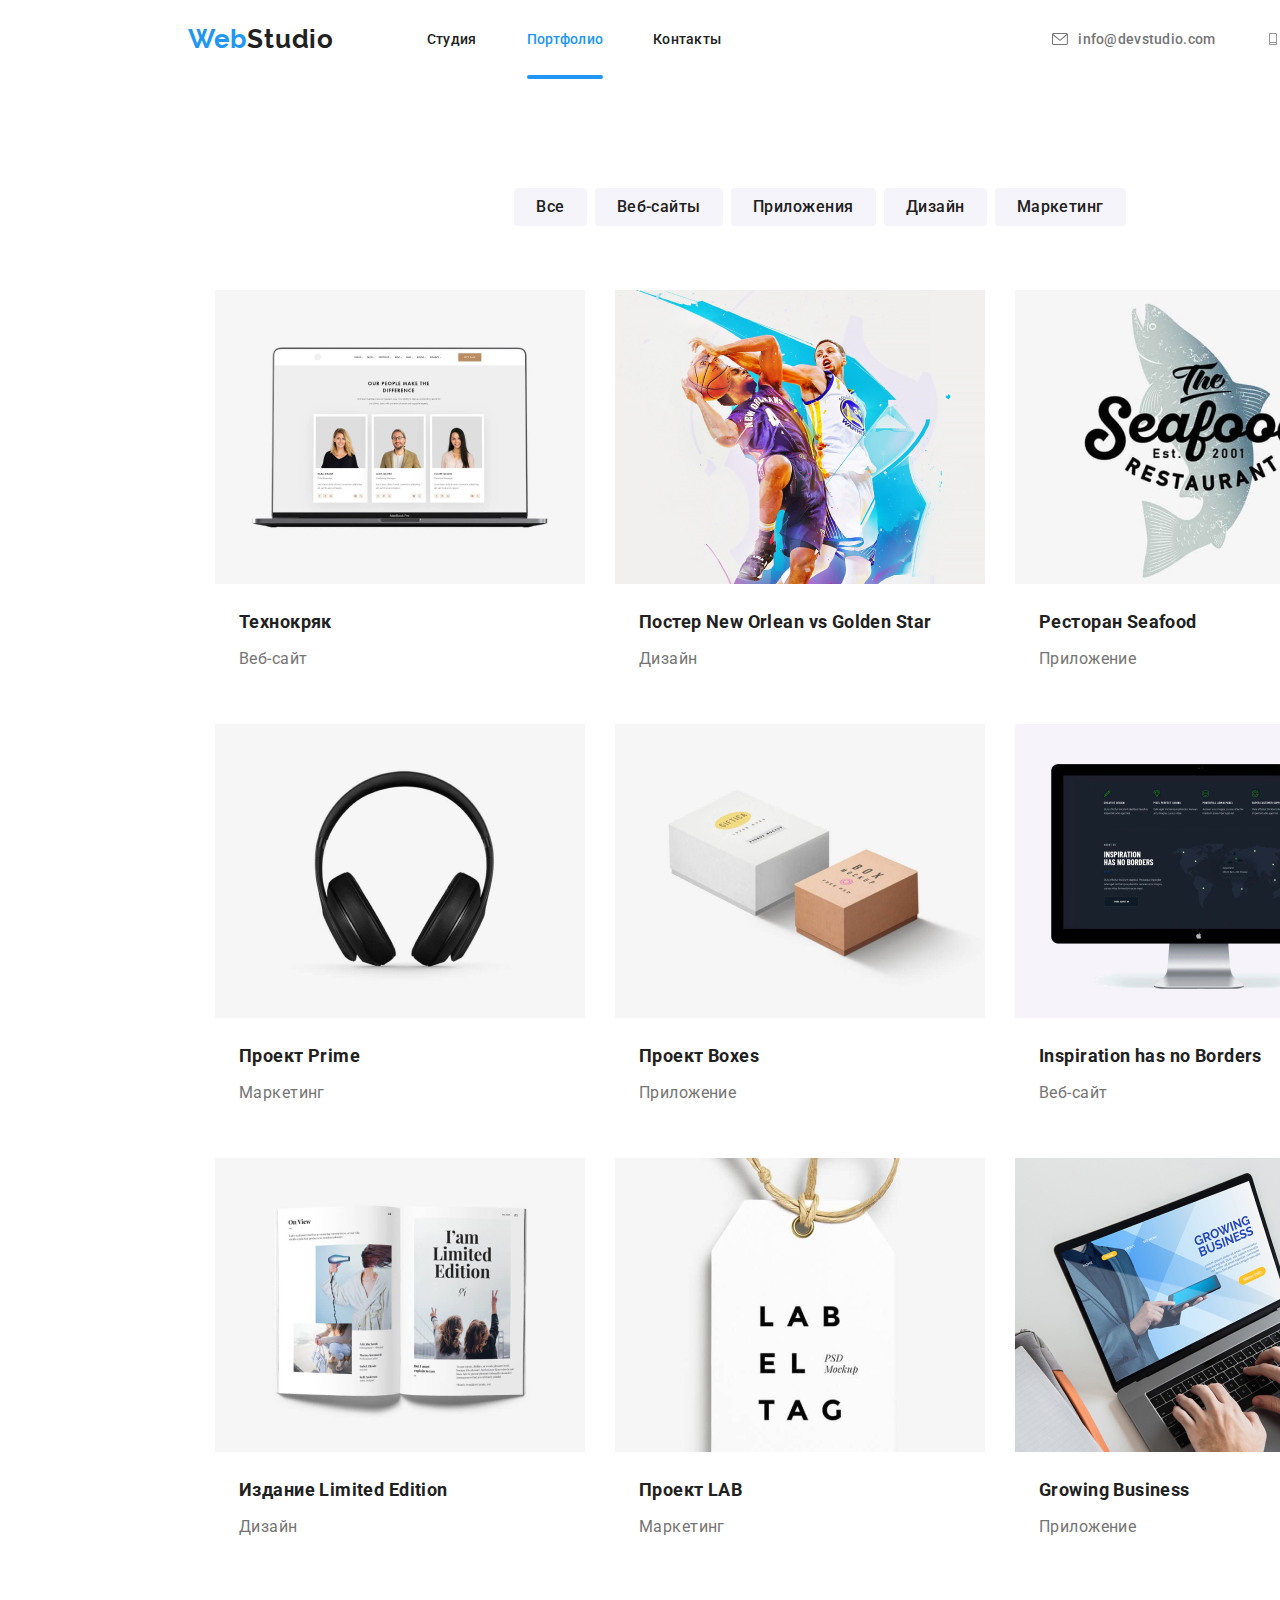
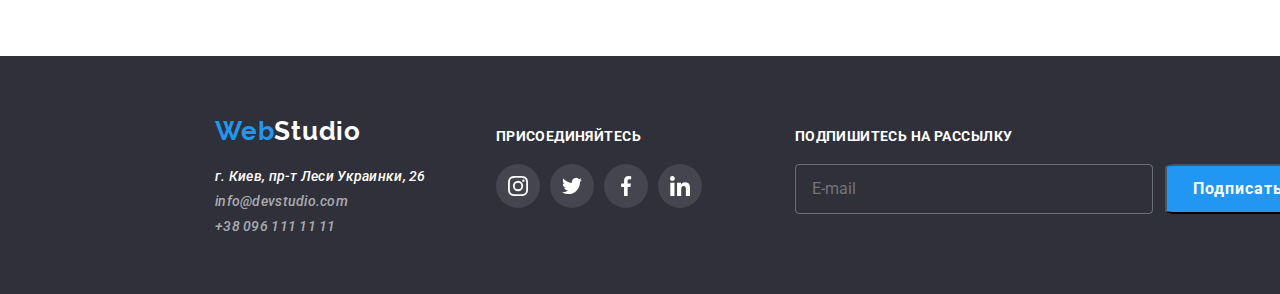
==== portfolio.html @ 0386f7d4 "Copied previous files" ====
<!DOCTYPE html>
<html lang="ru">
  <head>
    <meta charset="UTF-8" />
    <meta name="viewport" content="width=device-width, initial-scale=1.0" />
    <title>WebStudio</title>
    <link
      href="https://fonts.googleapis.com/css2?family=Roboto:wght@400;500;700;900&display=swap"
      rel="stylesheet"
    />
    <link
      rel="stylesheet"
      href="https://cdnjs.cloudflare.com/ajax/libs/modern-normalize/1.0.0/modern-normalize.min.css"
    />
    <link rel="stylesheet" href="./CSS/portfolio.min.css" />
  </head>
  <body>
    <header>
      <div class="container header-container">
        <a lang="en" href="./" class="link logo"
          >Web<span class="header-logo">Studio</span></a
        >
        <nav class="nav-container">
          <ul class="list">
            <li class="list-item">
              <a href="./index.html" class="link nav-link">Студия</a>
              <p class="decor-line"></p>
            </li>
            <li class="list-item">
              <a href="./portfolio.html" class="link nav-link active"
                >Портфолио</a
              >
              <p class="decor-line"></p>
            </li>
            <li class="list-item">
              <a href="" class="link nav-link">Контакты</a>
              <p class="decor-line"></p>
            </li>
          </ul>
        </nav>
        <ul class="list">
          <li class="contacts list-item">
            <a href="mailto:info@devstudio.com" class="link contacts-head">
              <svg class="contacts-svg">
                <use href="./images/symbol-defs.svg#mail"></use>
              </svg>
              info@devstudio.com
            </a>
          </li>
          <li class="contacts list-item">
            <a href="tel:+380961111111" class="link contacts-head">
              <svg class="contacts-svg">
                <use href="./images/symbol-defs.svg#tel"></use>
              </svg>
              +38 096 111 11 11
            </a>
          </li>
        </ul>
      </div>
    </header>
    <main>
      <section>
        <div class="container button-container">
          <h1 hidden>Портфолио проектов</h1>
          <ul class="button-list">
            <li class="list">
              <button class="portfolio-button">Все</button>
            </li>
            <li class="list">
              <button class="portfolio-button">Веб-сайты</button>
            </li>
            <li class="list">
              <button class="portfolio-button">Приложения</button>
            </li>
            <li class="list">
              <button class="portfolio-button">Дизайн</button>
            </li>
            <li class="list">
              <button class="portfolio-button">Маркетинг</button>
            </li>
          </ul>
        </div>
        <div class="container portfolio-container">
          <ul class="portfolio list">
            <li class="list project">
              <a href="" class="link thumb-link">
                <div class="thumb">
                  <img
                    src="./images/portfolio/img1.jpg"
                    class="project-img"
                    width="370"
                    height="294"
                    alt="Вебсайт Технокряк"
                  />
                  <p class="img-description">
                    Технокряк это современная площадка распространения
                    коронавируса. Компании используют эту платформу для
                    цифрового шпионажа и атак на защищённые сервера конкурентов.
                  </p>
                </div>
                <div>
                  <h2 class="project-name">Технокряк</h2>
                  <p class="project-type">Веб-сайт</p>
                </div>
              </a>
            </li>
            <li class="list project">
              <a href="" class="link thumb-link">
                <div class="thumb">
                  <img
                    src="./images/portfolio/img2.jpg"
                    class="project-img"
                    width="370"
                    height="294"
                    alt="Вебсайт Технокряк"
                  />
                  <p class="img-description">
                    Технокряк это современная площадка распространения
                    коронавируса. Компании используют эту платформу для
                    цифрового шпионажа и атак на защищённые сервера конкурентов.
                  </p>
                </div>
                <div>
                  <h2 class="project-name">Постер New Orlean vs Golden Star</h2>
                  <p class="project-type">Дизайн</p>
                </div>
              </a>
            </li>
            <li class="list project">
              <a href="" class="link thumb-link">
                <div class="thumb">
                  <img
                    src="./images/portfolio/img3.jpg"
                    class="project-img"
                    width="370"
                    height="294"
                    alt="Вебсайт Технокряк"
                  />
                  <p class="img-description">
                    Технокряк это современная площадка распространения
                    коронавируса. Компании используют эту платформу для
                    цифрового шпионажа и атак на защищённые сервера конкурентов.
                  </p>
                </div>
                <div>
                  <h2 class="project-name">Ресторан Seafood</h2>
                  <p class="project-type">Приложение</p>
                </div>
              </a>
            </li>
            <li class="list project">
              <a href="" class="link thumb-link">
                <div class="thumb">
                  <img
                    src="./images/portfolio/img4.jpg"
                    class="project-img"
                    width="370"
                    height="294"
                    alt="Вебсайт Технокряк"
                  />
                  <p class="img-description">
                    Технокряк это современная площадка распространения
                    коронавируса. Компании используют эту платформу для
                    цифрового шпионажа и атак на защищённые сервера конкурентов.
                  </p>
                </div>
                <div>
                  <h2 class="project-name">Проект Prime</h2>
                  <p class="project-type">Маркетинг</p>
                </div>
              </a>
            </li>
            <li class="list project">
              <a href="" class="link thumb-link">
                <div class="thumb">
                  <img
                    src="./images/portfolio/img5.jpg"
                    class="project-img"
                    width="370"
                    height="294"
                    alt="Вебсайт Технокряк"
                  />
                  <p class="img-description">
                    Технокряк это современная площадка распространения
                    коронавируса. Компании используют эту платформу для
                    цифрового шпионажа и атак на защищённые сервера конкурентов.
                  </p>
                </div>
                <div>
                  <h2 class="project-name">Проект Boxes</h2>
                  <p class="project-type">Приложение</p>
                </div>
              </a>
            </li>
            <li class="list project">
              <a href="" class="link thumb-link">
                <div class="thumb">
                  <img
                    src="./images/portfolio/img6.jpg"
                    class="project-img"
                    width="370"
                    height="294"
                    alt="Вебсайт Технокряк"
                  />
                  <p class="img-description">
                    Технокряк это современная площадка распространения
                    коронавируса. Компании используют эту платформу для
                    цифрового шпионажа и атак на защищённые сервера конкурентов.
                  </p>
                </div>
                <div>
                  <h2 class="project-name">Inspiration has no Borders</h2>
                  <p class="project-type">Веб-сайт</p>
                </div>
              </a>
            </li>
            <li class="list project">
              <a href="" class="link thumb-link">
                <div class="thumb">
                  <img
                    src="./images/portfolio/img7.jpg"
                    class="project-img"
                    width="370"
                    height="294"
                    alt="Вебсайт Технокряк"
                  />
                  <p class="img-description">
                    Технокряк это современная площадка распространения
                    коронавируса. Компании используют эту платформу для
                    цифрового шпионажа и атак на защищённые сервера конкурентов.
                  </p>
                </div>
                <div>
                  <h2 class="project-name">Издание Limited Edition</h2>
                  <p class="project-type">Дизайн</p>
                </div>
              </a>
            </li>
            <li class="list project">
              <a href="" class="link thumb-link">
                <div class="thumb">
                  <img
                    src="./images/portfolio/img8.jpg"
                    class="project-img"
                    width="370"
                    height="294"
                    alt="Вебсайт Технокряк"
                  />
                  <p class="img-description">
                    Технокряк это современная площадка распространения
                    коронавируса. Компании используют эту платформу для
                    цифрового шпионажа и атак на защищённые сервера конкурентов.
                  </p>
                </div>
                <div>
                  <h2 class="project-name">Проект LAB</h2>
                  <p class="project-type">Маркетинг</p>
                </div>
              </a>
            </li>
            <li class="list project">
              <a href="" class="link thumb-link">
                <div class="thumb">
                  <img
                    src="./images/portfolio/img9.jpg"
                    class="project-img"
                    width="370"
                    height="294"
                    alt="Вебсайт Технокряк"
                  />
                  <p class="img-description">
                    Технокряк это современная площадка распространения
                    коронавируса. Компании используют эту платформу для
                    цифрового шпионажа и атак на защищённые сервера конкурентов.
                  </p>
                </div>
                <div>
                  <h2 class="project-name">Growing Business</h2>
                  <p class="project-type">Приложение</p>
                </div>
              </a>
            </li>
          </ul>
        </div>
      </section>
    </main>
    <footer class="footer-main">
      <div class="footer-main-container">
        <div class="footer-container">
          <a lang="en" href="./" class="link logo">
            Web<span class="footer logo">Studio</span>
          </a>
          <address class="address-footer">
            <ul class="footer list">
              <li class="list-item address-foot">
                г. Киев, пр-т Леси Украинки, 26
              </li>
              <li class="list-item">
                <a href="mailto:info@devstudio.com" class="link contacts-foot"
                  >info@devstudio.com</a
                >
              </li>
              <li class="list-item">
                <a href="tel:+380961111111" class="link contacts-foot"
                  >+38 096 111 11 11</a
                >
              </li>
            </ul>
          </address>
        </div>

        <div class="footer-social">
          <p class="title-footer">Присоединяйтесь</p>
          <ul class="list social-list">
            <li class="list-item social-footer">
              <a href="" class="link-footer-social">
                <svg class="footer social-svg" width="20px" height="20px">
                  <use href="./images/symbol-defs.svg#instagram"></use>
                </svg>
              </a>
            </li>
            <li class="list-item social-footer">
              <a href="" class="link-footer-social">
                <svg class="footer social-svg" width="20px" height="20px">
                  <use href="./images/symbol-defs.svg#twitter"></use>
                </svg>
              </a>
            </li>
            <li class="list-item social-footer">
              <a href="" class="link-footer-social">
                <svg class="footer social-svg" width="20px" height="20px">
                  <use href="./images/symbol-defs.svg#facebook"></use>
                </svg>
              </a>
            </li>
            <li class="list-item social-footer">
              <a href="" class="link-footer-social">
                <svg class="footer social-svg" width="20px" height="20px">
                  <use href="./images/symbol-defs.svg#linkedin"></use>
                </svg>
              </a>
            </li>
          </ul>
        </div>

        <div class="footer-form-container">
          <p class="title-footer">Подпишитесь на рассылку</p>
          <form class="footer-form">
            <input
              type="email"
              name="footer-mail"
              class="footer-input"
              placeholder="E-mail"
            />
            <button type="submit" class="button">
              Подписаться
              <svg class="footer-form-svg" width="24px" height="24px">
                <use href="./images/symbol-defs.svg#icon_send"></use>
              </svg>
            </button>
          </form>
        </div>
      </div>
    </footer>
  </body>
</html>
---- CSS/portfolio.min.css ----
@font-face{font-family:"Raleway";src:url("../fonts/raleway-700-normal.woff2") format("woff2"),url("../fonts/raleway-700-normal.woff") format("woff"),url("../fonts/raleway-700-normal.ttf") format("truetype");font-weight:700;font-style:normal}*,::after,::before{box-sizing:border-box}body{color:#212121;font-family:Roboto, sans-serif;font-size:14px;font-weight:400;line-height:1.71;letter-spacing:0.03em;margin-top:0;margin-bottom:0}h1,h2,h3,h4,p{margin:0;padding:0}img{display:block}.link{text-decoration:none;margin:0;padding:0;color:#212121}.list{margin:0;padding:0;list-style:none}.container{width:1600px;margin-left:auto;margin-right:auto}.logo{color:#2196f3;font-family:Raleway, sans-serif;font-weight:700;font-size:26px;line-height:1.192;letter-spacing:0.03em}.header-logo{color:#212121}.footer.logo{color:#fff}.header-logo{color:#212121}.header.list,.contacts-head{font-weight:500;font-size:14px;line-height:1.143;letter-spacing:0.02em;transition:color 250ms cubic-bezier(0.4, 0, 0.2, 1)}.contacts-head{color:#757575}.contacts-head:hover,.contacts-head:focus{color:#2196f3}.link.contacts-head{display:flex;align-items:center;height:16px}.header-container{padding-top:24px;padding-bottom:25px;display:flex;justify-content:center;align-items:center}.header-container .list{display:flex;justify-content:space-between}.header-container .list .list-item:not(:last-child){margin-right:50px}.header-container .logo{margin-right:93px}.nav-link{font-weight:500;font-size:14px;line-height:1.143;letter-spacing:0.02em;transition:color 250ms cubic-bezier(0.4, 0, 0.2, 1)}.nav-link:hover,.nav-link:focus{color:#2196f3}.nav-link.active{color:#2196f3}.nav-container .list-item{position:relative}.decor-line{position:absolute;bottom:-28px;width:100%;height:4px;background-color:#2196f3;border-radius:2px;opacity:0}.nav-container .nav-link.active+.decor-line{opacity:1}.nav-container .list .list-item:last-child{margin-right:331px}.contacts-svg{fill:#757575;margin-right:10px;transition:fill 250ms cubic-bezier(0.4, 0, 0.2, 1)}.contacts-svg:nth-child(1){width:16px;height:12px}.contacts-svg:nth-child(2){width:10px;height:16px}.contacts-head:hover .contacts-svg,.contacts-head:focus .contacts-svg{fill:#2196f3}.button{padding:10px 32px;color:#fff;background-color:#2196f3;font-weight:700;font-size:16px;line-height:1.87;align-items:center;text-align:center;letter-spacing:0.06em;border-radius:6%;transition:color 250ms cubic-bezier(0.4, 0, 0.2, 1),background-color 250ms cubic-bezier(0.4, 0, 0.2, 1)}.button:hover,.button:focus{color:#2196f3;background-color:#fff;outline:0}.modal .button{display:flex;justify-content:center;align-items:center;width:200px;height:50px;margin-bottom:40px;box-shadow:0px 4px 4px rgba(0,0,0,0.15);border-radius:4px;border-color:#2196f3}.portfolio-button{color:#212121;background-color:#f5f4fa;font-weight:500;font-size:16px;line-height:1.62;text-align:center;letter-spacing:0.03em;padding-top:6px;padding-right:22px;padding-left:22px;padding-bottom:6px;border:0;border-radius:4px;transition:color 250ms cubic-bezier(0.4, 0, 0.2, 1),background-color 250ms cubic-bezier(0.4, 0, 0.2, 1),box-shadow 250ms cubic-bezier(0.4, 0, 0.2, 1)}.portfolio-button:hover,.portfolio-button:focus{color:#fff;background-color:#2196f3;box-shadow:0px 3px 1px rgba(0,0,0,0.1),0px 1px 2px rgba(0,0,0,0.08),0px 2px 2px rgba(0,0,0,0.12)}.button-list{display:flex;justify-content:center;padding-top:94px;padding-bottom:50px}.button-list .list:not(:last-child){margin-right:8px}.portfolio-container{padding-left:215px;padding-right:215px}.project-name{color:#212121;font-size:18px;line-height:2;font-weight:700}.project-type{color:#757575;font-size:16px;line-height:1.875;font-weight:400}.project-img{display:block}.portfolio.list{display:flex;justify-content:center;flex-wrap:wrap;margin-left:-30px;margin-top:-30px}.portfolio.list:nth-last-child(-n+3){margin-bottom:94px}.portfolio.list .project{margin-left:30px;margin-top:30px;flex-basis:calc(100% / 3 - 30px)}.img-description{position:absolute;top:0;bottom:0;left:0;right:0;font-family:Roboto;font-style:normal;font-weight:400;font-size:18px;line-height:1.56;letter-spacing:0.03em;color:#fff;background-color:rgba(33,150,243,0.9);display:flex;align-items:center;padding:63px 24px;transform:translateY(100%);transition:transform 250ms cubic-bezier(0.4, 0, 0.2, 1)}.project-name{padding-left:24px;padding-top:20px;margin-bottom:4px}.project-type{padding-bottom:20px;padding-left:24px}.team-list .social-list{display:flex;justify-content:center}.link-team-social{display:flex;width:44px;height:44px;margin-bottom:30px;justify-content:center;align-items:center;border-radius:50%;transition:background-color 250ms cubic-bezier(0.4, 0, 0.2, 1)}.link-team-social:hover,.link-team-social:focus{background-color:#2196f3}.team.social-svg{fill:#afb1b8;width:20px;height:20px;transition:fill 250ms cubic-bezier(0.4, 0, 0.2, 1)}.link-team-social:hover .team.social-svg,.link-team-social:focus .team.social-svg{fill:#fff}.footer-social .list{display:flex}.footer.social-svg{display:flex;justify-content:center;align-items:center}.link-footer-social{width:44px;height:44px;display:flex;justify-content:center;align-items:center;background-color:rgba(255,255,255,0.1);border-radius:50%;transition:background-color 250ms cubic-bezier(0.4, 0, 0.2, 1)}.link-footer-social:hover,.link-footer-social:focus{background-color:#2196f3}.footer.social-svg{fill:#fff;width:20px;height:20px;transition:fill 250ms cubic-bezier(0.4, 0, 0.2, 1)}.footer-social .list-item:not(:last-child){margin-right:10px}.footer-social{padding-top:72px;margin-left:70px}.thumb-link{display:inline-block}.thumb-link:hover,.thumb-link:focus{cursor:pointer;box-shadow:0px 1px 1px rgba(0,0,0,0.12),0px 4px 4px rgba(0,0,0,0.06),1px 4px 6px rgba(0,0,0,0.16)}.thumb-link:hover .img-description,.thumb-link:focus .img-description{transform:translateY(0);opacity:1}.list.project .thumb{position:relative;overflow:hidden}.contacts-foot{color:rgba(255,255,255,0.6)}.contacts-foot:hover,.contacts-foot:focus{color:#2196f3}.address-foot{color:#fff}.address-foot:hover,.address-foot:focus{color:#2196f3}.footer-main{background-color:#2f303a;font-style:normal}.footer-main-container{width:1600px;margin-right:auto;margin-left:auto;padding-left:215px;display:flex}.footer-container{padding-bottom:60px;padding-top:60px}.footer.list{padding-top:20px;font-weight:500;font-size:14px;line-height:1.143;letter-spacing:0.02em;transition:color 250ms cubic-bezier(0.4, 0, 0.2, 1)}.footer.list .list-item:not(:last-child){margin-bottom:9px}.title-footer{font-family:Roboto;font-weight:700;font-size:14px;line-height:1.143;letter-spacing:0.03em;text-transform:uppercase;color:#ffffff;margin-bottom:20px}.footer-form-container{padding-top:72px;margin-left:93px}.footer-form{display:flex}.footer-input{padding:0 0 0 16px;margin-right:12px;width:358px;height:50px;background-color:transparent;border:1px solid rgba(255,255,255,0.3);border-radius:4px;font-size:16px;line-height:1.25;color:#fff;transition:border 250ms cubic-bezier(0.4, 0, 0.2, 1)}.footer-input:focus{border-color:#2196f3;outline:0}.footer-input::placeholder{font-size:16px;line-height:1.25;display:flex;align-items:center;transition:color 250ms cubic-bezier(0.4, 0, 0.2, 1)}.footer-form .button{display:flex;justify-content:center;align-items:center;padding:0;width:200px;height:50px}.footer-form-svg{margin-left:10px;fill:#fff;transition:fill 250ms cubic-bezier(0.4, 0, 0.2, 1)}.footer-form .button:hover .footer-form-svg,.footer-form .button:focus .footer-form-svg{fill:#2196f3}
/*# sourceMappingURL=portfolio.min.css.map */
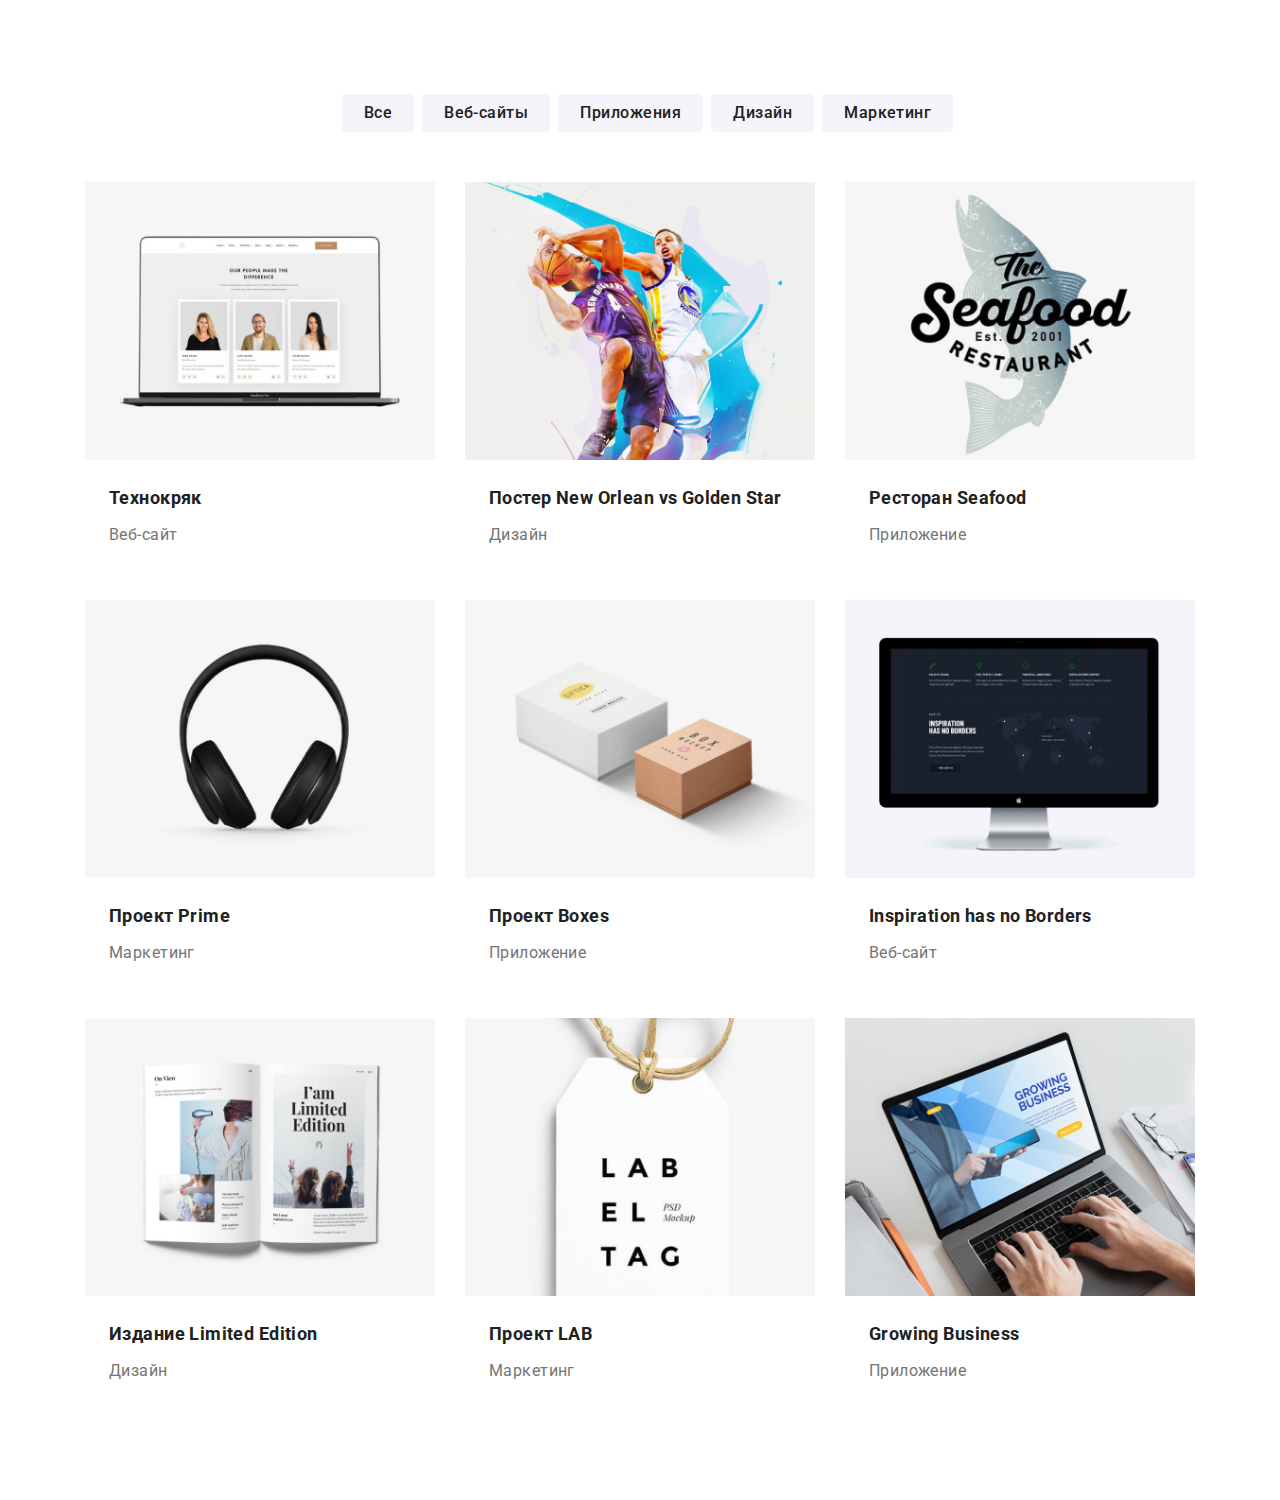
==== commit 3d2cfb20: "Adding adaptive design on the portfolio page" ====
--- a/portfolio.html
+++ b/portfolio.html
@@ -15,7 +15,7 @@
     <link rel="stylesheet" href="./CSS/portfolio.min.css" />
   </head>
   <body>
-    <header>
+    <!-- <header>
       <div class="container header-container">
         <a lang="en" href="./" class="link logo"
           >Web<span class="header-logo">Studio</span></a
@@ -57,12 +57,12 @@
           </li>
         </ul>
       </div>
-    </header>
+    </header> -->
     <main>
       <section>
         <div class="container button-container">
           <h1 hidden>Портфолио проектов</h1>
-          <ul class="button-list">
+          <ul class="button-list list">
             <li class="list">
               <button class="portfolio-button">Все</button>
             </li>
@@ -284,7 +284,7 @@
         </div>
       </section>
     </main>
-    <footer class="footer-main">
+    <!-- <footer class="footer-main">
       <div class="footer-main-container">
         <div class="footer-container">
           <a lang="en" href="./" class="link logo">
@@ -361,6 +361,6 @@
           </form>
         </div>
       </div>
-    </footer>
+    </footer> -->
   </body>
 </html>
--- a/CSS/portfolio.min.css
+++ b/CSS/portfolio.min.css
@@ -1,2 +1,2 @@
-@font-face{font-family:"Raleway";src:url("../fonts/raleway-700-normal.woff2") format("woff2"),url("../fonts/raleway-700-normal.woff") format("woff"),url("../fonts/raleway-700-normal.ttf") format("truetype");font-weight:700;font-style:normal}*,::after,::before{box-sizing:border-box}body{color:#212121;font-family:Roboto, sans-serif;font-size:14px;font-weight:400;line-height:1.71;letter-spacing:0.03em;margin-top:0;margin-bottom:0}h1,h2,h3,h4,p{margin:0;padding:0}img{display:block}.link{text-decoration:none;margin:0;padding:0;color:#212121}.list{margin:0;padding:0;list-style:none}.container{width:1600px;margin-left:auto;margin-right:auto}.logo{color:#2196f3;font-family:Raleway, sans-serif;font-weight:700;font-size:26px;line-height:1.192;letter-spacing:0.03em}.header-logo{color:#212121}.footer.logo{color:#fff}.header-logo{color:#212121}.header.list,.contacts-head{font-weight:500;font-size:14px;line-height:1.143;letter-spacing:0.02em;transition:color 250ms cubic-bezier(0.4, 0, 0.2, 1)}.contacts-head{color:#757575}.contacts-head:hover,.contacts-head:focus{color:#2196f3}.link.contacts-head{display:flex;align-items:center;height:16px}.header-container{padding-top:24px;padding-bottom:25px;display:flex;justify-content:center;align-items:center}.header-container .list{display:flex;justify-content:space-between}.header-container .list .list-item:not(:last-child){margin-right:50px}.header-container .logo{margin-right:93px}.nav-link{font-weight:500;font-size:14px;line-height:1.143;letter-spacing:0.02em;transition:color 250ms cubic-bezier(0.4, 0, 0.2, 1)}.nav-link:hover,.nav-link:focus{color:#2196f3}.nav-link.active{color:#2196f3}.nav-container .list-item{position:relative}.decor-line{position:absolute;bottom:-28px;width:100%;height:4px;background-color:#2196f3;border-radius:2px;opacity:0}.nav-container .nav-link.active+.decor-line{opacity:1}.nav-container .list .list-item:last-child{margin-right:331px}.contacts-svg{fill:#757575;margin-right:10px;transition:fill 250ms cubic-bezier(0.4, 0, 0.2, 1)}.contacts-svg:nth-child(1){width:16px;height:12px}.contacts-svg:nth-child(2){width:10px;height:16px}.contacts-head:hover .contacts-svg,.contacts-head:focus .contacts-svg{fill:#2196f3}.button{padding:10px 32px;color:#fff;background-color:#2196f3;font-weight:700;font-size:16px;line-height:1.87;align-items:center;text-align:center;letter-spacing:0.06em;border-radius:6%;transition:color 250ms cubic-bezier(0.4, 0, 0.2, 1),background-color 250ms cubic-bezier(0.4, 0, 0.2, 1)}.button:hover,.button:focus{color:#2196f3;background-color:#fff;outline:0}.modal .button{display:flex;justify-content:center;align-items:center;width:200px;height:50px;margin-bottom:40px;box-shadow:0px 4px 4px rgba(0,0,0,0.15);border-radius:4px;border-color:#2196f3}.portfolio-button{color:#212121;background-color:#f5f4fa;font-weight:500;font-size:16px;line-height:1.62;text-align:center;letter-spacing:0.03em;padding-top:6px;padding-right:22px;padding-left:22px;padding-bottom:6px;border:0;border-radius:4px;transition:color 250ms cubic-bezier(0.4, 0, 0.2, 1),background-color 250ms cubic-bezier(0.4, 0, 0.2, 1),box-shadow 250ms cubic-bezier(0.4, 0, 0.2, 1)}.portfolio-button:hover,.portfolio-button:focus{color:#fff;background-color:#2196f3;box-shadow:0px 3px 1px rgba(0,0,0,0.1),0px 1px 2px rgba(0,0,0,0.08),0px 2px 2px rgba(0,0,0,0.12)}.button-list{display:flex;justify-content:center;padding-top:94px;padding-bottom:50px}.button-list .list:not(:last-child){margin-right:8px}.portfolio-container{padding-left:215px;padding-right:215px}.project-name{color:#212121;font-size:18px;line-height:2;font-weight:700}.project-type{color:#757575;font-size:16px;line-height:1.875;font-weight:400}.project-img{display:block}.portfolio.list{display:flex;justify-content:center;flex-wrap:wrap;margin-left:-30px;margin-top:-30px}.portfolio.list:nth-last-child(-n+3){margin-bottom:94px}.portfolio.list .project{margin-left:30px;margin-top:30px;flex-basis:calc(100% / 3 - 30px)}.img-description{position:absolute;top:0;bottom:0;left:0;right:0;font-family:Roboto;font-style:normal;font-weight:400;font-size:18px;line-height:1.56;letter-spacing:0.03em;color:#fff;background-color:rgba(33,150,243,0.9);display:flex;align-items:center;padding:63px 24px;transform:translateY(100%);transition:transform 250ms cubic-bezier(0.4, 0, 0.2, 1)}.project-name{padding-left:24px;padding-top:20px;margin-bottom:4px}.project-type{padding-bottom:20px;padding-left:24px}.team-list .social-list{display:flex;justify-content:center}.link-team-social{display:flex;width:44px;height:44px;margin-bottom:30px;justify-content:center;align-items:center;border-radius:50%;transition:background-color 250ms cubic-bezier(0.4, 0, 0.2, 1)}.link-team-social:hover,.link-team-social:focus{background-color:#2196f3}.team.social-svg{fill:#afb1b8;width:20px;height:20px;transition:fill 250ms cubic-bezier(0.4, 0, 0.2, 1)}.link-team-social:hover .team.social-svg,.link-team-social:focus .team.social-svg{fill:#fff}.footer-social .list{display:flex}.footer.social-svg{display:flex;justify-content:center;align-items:center}.link-footer-social{width:44px;height:44px;display:flex;justify-content:center;align-items:center;background-color:rgba(255,255,255,0.1);border-radius:50%;transition:background-color 250ms cubic-bezier(0.4, 0, 0.2, 1)}.link-footer-social:hover,.link-footer-social:focus{background-color:#2196f3}.footer.social-svg{fill:#fff;width:20px;height:20px;transition:fill 250ms cubic-bezier(0.4, 0, 0.2, 1)}.footer-social .list-item:not(:last-child){margin-right:10px}.footer-social{padding-top:72px;margin-left:70px}.thumb-link{display:inline-block}.thumb-link:hover,.thumb-link:focus{cursor:pointer;box-shadow:0px 1px 1px rgba(0,0,0,0.12),0px 4px 4px rgba(0,0,0,0.06),1px 4px 6px rgba(0,0,0,0.16)}.thumb-link:hover .img-description,.thumb-link:focus .img-description{transform:translateY(0);opacity:1}.list.project .thumb{position:relative;overflow:hidden}.contacts-foot{color:rgba(255,255,255,0.6)}.contacts-foot:hover,.contacts-foot:focus{color:#2196f3}.address-foot{color:#fff}.address-foot:hover,.address-foot:focus{color:#2196f3}.footer-main{background-color:#2f303a;font-style:normal}.footer-main-container{width:1600px;margin-right:auto;margin-left:auto;padding-left:215px;display:flex}.footer-container{padding-bottom:60px;padding-top:60px}.footer.list{padding-top:20px;font-weight:500;font-size:14px;line-height:1.143;letter-spacing:0.02em;transition:color 250ms cubic-bezier(0.4, 0, 0.2, 1)}.footer.list .list-item:not(:last-child){margin-bottom:9px}.title-footer{font-family:Roboto;font-weight:700;font-size:14px;line-height:1.143;letter-spacing:0.03em;text-transform:uppercase;color:#ffffff;margin-bottom:20px}.footer-form-container{padding-top:72px;margin-left:93px}.footer-form{display:flex}.footer-input{padding:0 0 0 16px;margin-right:12px;width:358px;height:50px;background-color:transparent;border:1px solid rgba(255,255,255,0.3);border-radius:4px;font-size:16px;line-height:1.25;color:#fff;transition:border 250ms cubic-bezier(0.4, 0, 0.2, 1)}.footer-input:focus{border-color:#2196f3;outline:0}.footer-input::placeholder{font-size:16px;line-height:1.25;display:flex;align-items:center;transition:color 250ms cubic-bezier(0.4, 0, 0.2, 1)}.footer-form .button{display:flex;justify-content:center;align-items:center;padding:0;width:200px;height:50px}.footer-form-svg{margin-left:10px;fill:#fff;transition:fill 250ms cubic-bezier(0.4, 0, 0.2, 1)}.footer-form .button:hover .footer-form-svg,.footer-form .button:focus .footer-form-svg{fill:#2196f3}
+@font-face{font-family:"Raleway";src:url("../fonts/raleway-700-normal.woff2") format("woff2"),url("../fonts/raleway-700-normal.woff") format("woff"),url("../fonts/raleway-700-normal.ttf") format("truetype");font-weight:700;font-style:normal}*,::after,::before{box-sizing:border-box}body{color:#212121;font-family:Roboto, sans-serif;font-size:14px;font-weight:400;line-height:1.71;letter-spacing:0.03em;margin-top:0;margin-bottom:0}h1,h2,h3,h4,p{margin:0;padding:0}img{display:block}.link{text-decoration:none;margin:0;padding:0;color:#212121}.list{margin:0;padding:0;list-style:none}.container{width:1600px;margin-left:auto;margin-right:auto}.logo{color:#2196f3;font-family:Raleway, sans-serif;font-weight:700;font-size:26px;line-height:1.192;letter-spacing:0.03em}.header-logo{color:#212121}.footer.logo{color:#fff}.header-logo{color:#212121}.header.list,.contacts-head{font-weight:500;font-size:14px;line-height:1.143;letter-spacing:0.02em;transition:color 250ms cubic-bezier(0.4, 0, 0.2, 1)}.contacts-head{color:#757575}.contacts-head:hover,.contacts-head:focus{color:#2196f3}.header-container{position:relative;display:flex;justify-content:center;align-items:center}.header-container .list .list-item:not(:last-child){margin-right:50px}.header-container .logo{margin-right:93px}.mobile-menu{display:inline-flex;background-color:transparent;margin:0;padding:0;border:none}.mobile-menu__button{text-align:center;transition:fill 250ms cubic-bezier(0.4, 0, 0.2, 1)}.mobile-menu__button:hover,.mobile-menu__button:focus{fill:#2196f3}.mobile-menu__button .cross{display:none}.hidden-menu{position:absolute;top:100%;left:0;width:100%}.nav-link{font-weight:500;font-size:14px;line-height:1.143;letter-spacing:0.02em;transition:color 250ms cubic-bezier(0.4, 0, 0.2, 1)}.nav-link:hover,.nav-link:focus{color:#2196f3}.nav-link.active{color:#2196f3}.nav-container .list-item{position:relative}.decor-line{position:absolute;bottom:-28px;width:100%;height:4px;background-color:#2196f3;border-radius:2px;opacity:0}.nav-container .nav-link.active+.decor-line{opacity:1}.nav-container .list .list-item:last-child{margin-right:331px}.contacts-svg{fill:#757575;margin-right:10px;transition:fill 250ms cubic-bezier(0.4, 0, 0.2, 1)}.contacts-svg:nth-child(1){width:16px;height:12px}.contacts-svg:nth-child(2){width:10px;height:16px}.contacts-head:hover .contacts-svg,.contacts-head:focus .contacts-svg{fill:#2196f3}.container{width:100%;margin-left:auto;margin-right:auto}@media screen and (min-width: 768px){.container{width:768px}}@media screen and (min-width: 1170px){.container{width:1170px}}html{min-width:480px}.button{padding:10px 32px;color:#fff;background-color:#2196f3;font-weight:700;font-size:16px;line-height:1.87;align-items:center;text-align:center;letter-spacing:0.06em;border-radius:6%;transition:color 250ms cubic-bezier(0.4, 0, 0.2, 1),background-color 250ms cubic-bezier(0.4, 0, 0.2, 1)}.button:hover,.button:focus{color:#2196f3;background-color:#fff;outline:0}.modal .button{display:flex;justify-content:center;align-items:center;width:200px;height:50px;margin-bottom:40px;box-shadow:0px 4px 4px rgba(0,0,0,0.15);border-radius:4px;border-color:#2196f3}.portfolio-button{color:#212121;background-color:#f5f4fa;font-weight:500;font-size:16px;line-height:1.62;text-align:center;letter-spacing:0.03em;margin-right:8px;margin-bottom:15px;padding-top:6px;padding-right:22px;padding-left:22px;padding-bottom:6px;border:0;border-radius:4px;transition:color 250ms cubic-bezier(0.4, 0, 0.2, 1),background-color 250ms cubic-bezier(0.4, 0, 0.2, 1),box-shadow 250ms cubic-bezier(0.4, 0, 0.2, 1)}.portfolio-button:hover,.portfolio-button:focus{color:#fff;background-color:#2196f3;box-shadow:0px 3px 1px rgba(0,0,0,0.1),0px 1px 2px rgba(0,0,0,0.08),0px 2px 2px rgba(0,0,0,0.12)}.button-list{display:flex;justify-content:flex-start;flex-wrap:wrap;margin-left:15px;margin-right:-8px;padding-bottom:35px;padding-top:60px}@media screen and (min-width: 768px){.button-list{justify-content:center}}@media screen and (min-width: 1170px){.button-list{padding-top:94px}}.project-name{color:#212121;font-size:18px;line-height:2;font-weight:700}.project-type{color:#757575;font-size:16px;line-height:1.875;font-weight:400}.project-img{display:block;width:100%;height:auto}.portfolio.list{display:block;margin-left:15px;margin-right:15px;margin-bottom:64px}@media screen and (min-width: 768px){.portfolio.list{display:flex;justify-content:flex-start;flex-wrap:wrap}}.portfolio.list .project{margin-bottom:30px}@media screen and (min-width: 768px){.portfolio.list .project{margin-left:15px;margin-right:15px;width:calc(100% / 2 - 30px)}}@media screen and (min-width: 1170px){.portfolio.list .project{width:calc(100% / 3 - 30px)}}.img-description{position:absolute;top:0;bottom:0;left:0;right:0;font-family:Roboto;font-style:normal;font-weight:400;font-size:18px;line-height:1.56;letter-spacing:0.03em;color:#fff;background-color:rgba(33,150,243,0.9);display:flex;align-items:center;padding:63px 24px;transform:translateY(100%);transition:transform 250ms cubic-bezier(0.4, 0, 0.2, 1)}.project-name{padding-left:24px;padding-top:20px;margin-bottom:4px}.project-type{padding-bottom:20px;padding-left:24px}.team-list .social-list{display:flex;justify-content:center}.link-team-social{display:flex;width:44px;height:44px;margin-bottom:30px;justify-content:center;align-items:center;border-radius:50%;transition:background-color 250ms cubic-bezier(0.4, 0, 0.2, 1)}.link-team-social:hover,.link-team-social:focus{background-color:#2196f3}.team.social-svg{fill:#afb1b8;width:20px;height:20px;transition:fill 250ms cubic-bezier(0.4, 0, 0.2, 1)}.link-team-social:hover .team.social-svg,.link-team-social:focus .team.social-svg{fill:#fff}.footer-social .list{display:flex}.footer.social-svg{display:flex;justify-content:center;align-items:center}.link-footer-social{width:44px;height:44px;display:flex;justify-content:center;align-items:center;background-color:rgba(255,255,255,0.1);border-radius:50%;transition:background-color 250ms cubic-bezier(0.4, 0, 0.2, 1)}.link-footer-social:hover,.link-footer-social:focus{background-color:#2196f3}.footer.social-svg{fill:#fff;width:20px;height:20px;transition:fill 250ms cubic-bezier(0.4, 0, 0.2, 1)}.footer-social .list-item:not(:last-child){margin-right:10px}.footer-social{padding-top:72px;margin-left:70px}.thumb-link{display:inline-block;width:450px}@media screen and (min-width: 768px){.thumb-link{width:100%}}.thumb-link:hover,.thumb-link:focus{cursor:pointer;box-shadow:0px 1px 1px rgba(0,0,0,0.12),0px 4px 4px rgba(0,0,0,0.06),1px 4px 6px rgba(0,0,0,0.16)}.thumb-link:hover .img-description,.thumb-link:focus .img-description{transform:translateY(0);opacity:1}.list.project .thumb{position:relative;overflow:hidden}.contacts-foot{color:rgba(255,255,255,0.6)}.contacts-foot:hover,.contacts-foot:focus{color:#2196f3}.address-foot{color:#fff}.address-foot:hover,.address-foot:focus{color:#2196f3}.footer-main{background-color:#2f303a;font-style:normal}.footer-main-container{width:1600px;margin-right:auto;margin-left:auto;padding-left:215px;display:flex}.footer-container{padding-bottom:60px;padding-top:60px}.footer.list{padding-top:20px;font-weight:500;font-size:14px;line-height:1.143;letter-spacing:0.02em;transition:color 250ms cubic-bezier(0.4, 0, 0.2, 1)}.footer.list .list-item:not(:last-child){margin-bottom:9px}.title-footer{font-family:Roboto;font-weight:700;font-size:14px;line-height:1.143;letter-spacing:0.03em;text-transform:uppercase;color:#ffffff;margin-bottom:20px}.footer-form-container{padding-top:72px;margin-left:93px}.footer-form{display:flex}.footer-input{padding:0 0 0 16px;margin-right:12px;width:358px;height:50px;background-color:transparent;border:1px solid rgba(255,255,255,0.3);border-radius:4px;font-size:16px;line-height:1.25;color:#fff;transition:border 250ms cubic-bezier(0.4, 0, 0.2, 1)}.footer-input:focus{border-color:#2196f3;outline:0}.footer-input::placeholder{font-size:16px;line-height:1.25;display:flex;align-items:center;transition:color 250ms cubic-bezier(0.4, 0, 0.2, 1)}.footer-form .button{display:flex;justify-content:center;align-items:center;padding:0;width:200px;height:50px}.footer-form-svg{margin-left:10px;fill:#fff;transition:fill 250ms cubic-bezier(0.4, 0, 0.2, 1)}.footer-form .button:hover .footer-form-svg,.footer-form .button:focus .footer-form-svg{fill:#2196f3}
 /*# sourceMappingURL=portfolio.min.css.map */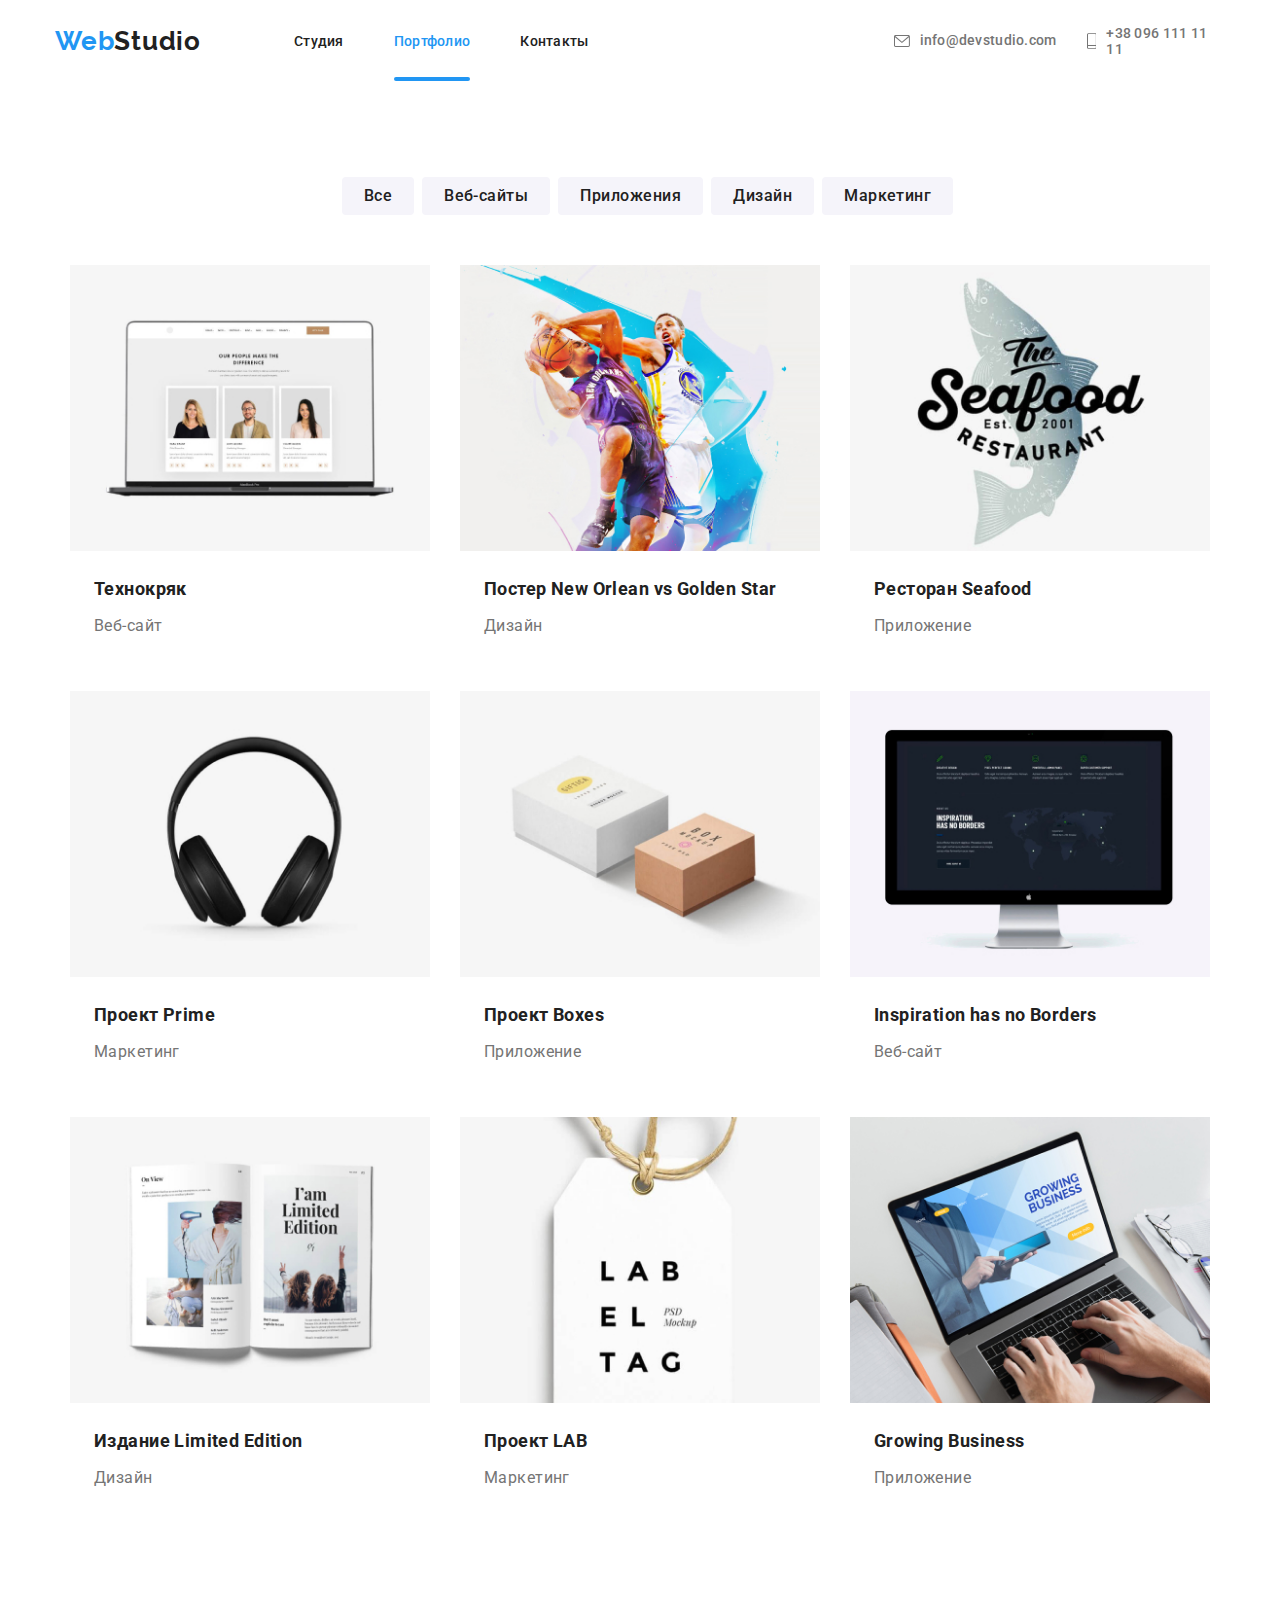
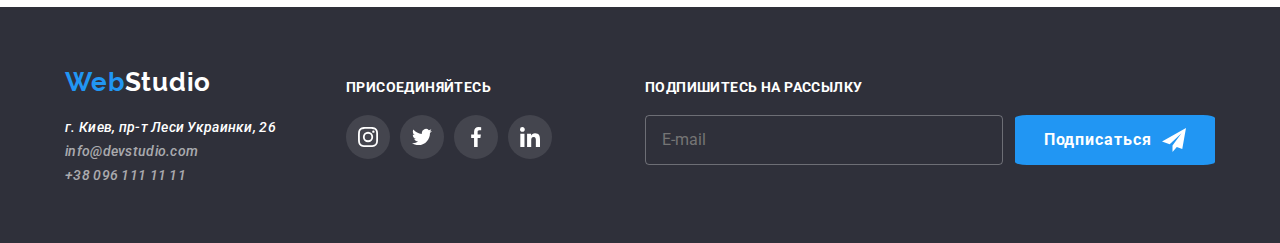
==== commit e39a7fec: "Fixing styles" ====
--- a/portfolio.html
+++ b/portfolio.html
@@ -15,49 +15,69 @@
     <link rel="stylesheet" href="./CSS/portfolio.min.css" />
   </head>
   <body>
-    <!-- <header>
+    <header>
       <div class="container header-container">
         <a lang="en" href="./" class="link logo"
           >Web<span class="header-logo">Studio</span></a
         >
-        <nav class="nav-container">
+        <div class="hidden-menu" data-menu>
+          <nav class="nav-container">
+            <ul class="list">
+              <li class="list-item">
+                <a href="./index.html" class="link nav-link">Студия</a>
+                <p class="decor-line"></p>
+              </li>
+              <li class="list-item">
+                <a href="./portfolio.html" class="link nav-link active"
+                  >Портфолио</a
+                >
+                <p class="decor-line"></p>
+              </li>
+              <li class="list-item">
+                <a href="" class="link nav-link">Контакты</a>
+                <p class="decor-line"></p>
+              </li>
+            </ul>
+          </nav>
           <ul class="list">
-            <li class="list-item">
-              <a href="./index.html" class="link nav-link">Студия</a>
-              <p class="decor-line"></p>
-            </li>
-            <li class="list-item">
-              <a href="./portfolio.html" class="link nav-link active"
-                >Портфолио</a
-              >
-              <p class="decor-line"></p>
-            </li>
-            <li class="list-item">
-              <a href="" class="link nav-link">Контакты</a>
-              <p class="decor-line"></p>
+            <li class="contacts list-item">
+              <a href="mailto:info@devstudio.com" class="link contacts-head">
+                <svg class="contacts-svg mail-icon">
+                  <use href="./images/symbol-defs.svg#mail"></use>
+                </svg>
+                info@devstudio.com
+              </a>
+            </li>
+            <li class="contacts list-item">
+              <a href="tel:+380961111111" class="link contacts-head">
+                <svg class="contacts-svg tel-icon">
+                  <use href="./images/symbol-defs.svg#tel"></use>
+                </svg>
+                +38 096 111 11 11
+              </a>
             </li>
           </ul>
-        </nav>
-        <ul class="list">
-          <li class="contacts list-item">
-            <a href="mailto:info@devstudio.com" class="link contacts-head">
-              <svg class="contacts-svg">
-                <use href="./images/symbol-defs.svg#mail"></use>
-              </svg>
-              info@devstudio.com
-            </a>
-          </li>
-          <li class="contacts list-item">
-            <a href="tel:+380961111111" class="link contacts-head">
-              <svg class="contacts-svg">
-                <use href="./images/symbol-defs.svg#tel"></use>
-              </svg>
-              +38 096 111 11 11
-            </a>
-          </li>
-        </ul>
+        </div>
+
+        <button type="button" class="mobile-menu" data-menu-button>
+          <svg
+            width="40px"
+            heigth="40px"
+            class="mobile-menu__button"
+            aria-label="Переключатель мобильного меню"
+          >
+            <use
+              class="burger"
+              href="./images/symbol-defs.svg#mobile_menu"
+            ></use>
+            <use
+              class="cross"
+              href="./images/symbol-defs.svg#mobile_menu_close"
+            ></use>
+          </svg>
+        </button>
       </div>
-    </header> -->
+    </header>
     <main>
       <section>
         <div class="container button-container">
@@ -284,7 +304,7 @@
         </div>
       </section>
     </main>
-    <!-- <footer class="footer-main">
+    <footer class="footer-main">
       <div class="footer-main-container">
         <div class="footer-container">
           <a lang="en" href="./" class="link logo">
@@ -361,6 +381,8 @@
           </form>
         </div>
       </div>
-    </footer> -->
+    </footer>
+
+    <script src="./js/mobile-menu.js"></script>
   </body>
 </html>
--- a/CSS/portfolio.min.css
+++ b/CSS/portfolio.min.css
@@ -1,2 +1,2 @@
-@font-face{font-family:"Raleway";src:url("../fonts/raleway-700-normal.woff2") format("woff2"),url("../fonts/raleway-700-normal.woff") format("woff"),url("../fonts/raleway-700-normal.ttf") format("truetype");font-weight:700;font-style:normal}*,::after,::before{box-sizing:border-box}body{color:#212121;font-family:Roboto, sans-serif;font-size:14px;font-weight:400;line-height:1.71;letter-spacing:0.03em;margin-top:0;margin-bottom:0}h1,h2,h3,h4,p{margin:0;padding:0}img{display:block}.link{text-decoration:none;margin:0;padding:0;color:#212121}.list{margin:0;padding:0;list-style:none}.container{width:1600px;margin-left:auto;margin-right:auto}.logo{color:#2196f3;font-family:Raleway, sans-serif;font-weight:700;font-size:26px;line-height:1.192;letter-spacing:0.03em}.header-logo{color:#212121}.footer.logo{color:#fff}.header-logo{color:#212121}.header.list,.contacts-head{font-weight:500;font-size:14px;line-height:1.143;letter-spacing:0.02em;transition:color 250ms cubic-bezier(0.4, 0, 0.2, 1)}.contacts-head{color:#757575}.contacts-head:hover,.contacts-head:focus{color:#2196f3}.header-container{position:relative;display:flex;justify-content:center;align-items:center}.header-container .list .list-item:not(:last-child){margin-right:50px}.header-container .logo{margin-right:93px}.mobile-menu{display:inline-flex;background-color:transparent;margin:0;padding:0;border:none}.mobile-menu__button{text-align:center;transition:fill 250ms cubic-bezier(0.4, 0, 0.2, 1)}.mobile-menu__button:hover,.mobile-menu__button:focus{fill:#2196f3}.mobile-menu__button .cross{display:none}.hidden-menu{position:absolute;top:100%;left:0;width:100%}.nav-link{font-weight:500;font-size:14px;line-height:1.143;letter-spacing:0.02em;transition:color 250ms cubic-bezier(0.4, 0, 0.2, 1)}.nav-link:hover,.nav-link:focus{color:#2196f3}.nav-link.active{color:#2196f3}.nav-container .list-item{position:relative}.decor-line{position:absolute;bottom:-28px;width:100%;height:4px;background-color:#2196f3;border-radius:2px;opacity:0}.nav-container .nav-link.active+.decor-line{opacity:1}.nav-container .list .list-item:last-child{margin-right:331px}.contacts-svg{fill:#757575;margin-right:10px;transition:fill 250ms cubic-bezier(0.4, 0, 0.2, 1)}.contacts-svg:nth-child(1){width:16px;height:12px}.contacts-svg:nth-child(2){width:10px;height:16px}.contacts-head:hover .contacts-svg,.contacts-head:focus .contacts-svg{fill:#2196f3}.container{width:100%;margin-left:auto;margin-right:auto}@media screen and (min-width: 768px){.container{width:768px}}@media screen and (min-width: 1170px){.container{width:1170px}}html{min-width:480px}.button{padding:10px 32px;color:#fff;background-color:#2196f3;font-weight:700;font-size:16px;line-height:1.87;align-items:center;text-align:center;letter-spacing:0.06em;border-radius:6%;transition:color 250ms cubic-bezier(0.4, 0, 0.2, 1),background-color 250ms cubic-bezier(0.4, 0, 0.2, 1)}.button:hover,.button:focus{color:#2196f3;background-color:#fff;outline:0}.modal .button{display:flex;justify-content:center;align-items:center;width:200px;height:50px;margin-bottom:40px;box-shadow:0px 4px 4px rgba(0,0,0,0.15);border-radius:4px;border-color:#2196f3}.portfolio-button{color:#212121;background-color:#f5f4fa;font-weight:500;font-size:16px;line-height:1.62;text-align:center;letter-spacing:0.03em;margin-right:8px;margin-bottom:15px;padding-top:6px;padding-right:22px;padding-left:22px;padding-bottom:6px;border:0;border-radius:4px;transition:color 250ms cubic-bezier(0.4, 0, 0.2, 1),background-color 250ms cubic-bezier(0.4, 0, 0.2, 1),box-shadow 250ms cubic-bezier(0.4, 0, 0.2, 1)}.portfolio-button:hover,.portfolio-button:focus{color:#fff;background-color:#2196f3;box-shadow:0px 3px 1px rgba(0,0,0,0.1),0px 1px 2px rgba(0,0,0,0.08),0px 2px 2px rgba(0,0,0,0.12)}.button-list{display:flex;justify-content:flex-start;flex-wrap:wrap;margin-left:15px;margin-right:-8px;padding-bottom:35px;padding-top:60px}@media screen and (min-width: 768px){.button-list{justify-content:center}}@media screen and (min-width: 1170px){.button-list{padding-top:94px}}.project-name{color:#212121;font-size:18px;line-height:2;font-weight:700}.project-type{color:#757575;font-size:16px;line-height:1.875;font-weight:400}.project-img{display:block;width:100%;height:auto}.portfolio.list{display:block;margin-left:15px;margin-right:15px;margin-bottom:64px}@media screen and (min-width: 768px){.portfolio.list{display:flex;justify-content:flex-start;flex-wrap:wrap}}.portfolio.list .project{margin-bottom:30px}@media screen and (min-width: 768px){.portfolio.list .project{margin-left:15px;margin-right:15px;width:calc(100% / 2 - 30px)}}@media screen and (min-width: 1170px){.portfolio.list .project{width:calc(100% / 3 - 30px)}}.img-description{position:absolute;top:0;bottom:0;left:0;right:0;font-family:Roboto;font-style:normal;font-weight:400;font-size:18px;line-height:1.56;letter-spacing:0.03em;color:#fff;background-color:rgba(33,150,243,0.9);display:flex;align-items:center;padding:63px 24px;transform:translateY(100%);transition:transform 250ms cubic-bezier(0.4, 0, 0.2, 1)}.project-name{padding-left:24px;padding-top:20px;margin-bottom:4px}.project-type{padding-bottom:20px;padding-left:24px}.team-list .social-list{display:flex;justify-content:center}.link-team-social{display:flex;width:44px;height:44px;margin-bottom:30px;justify-content:center;align-items:center;border-radius:50%;transition:background-color 250ms cubic-bezier(0.4, 0, 0.2, 1)}.link-team-social:hover,.link-team-social:focus{background-color:#2196f3}.team.social-svg{fill:#afb1b8;width:20px;height:20px;transition:fill 250ms cubic-bezier(0.4, 0, 0.2, 1)}.link-team-social:hover .team.social-svg,.link-team-social:focus .team.social-svg{fill:#fff}.footer-social .list{display:flex}.footer.social-svg{display:flex;justify-content:center;align-items:center}.link-footer-social{width:44px;height:44px;display:flex;justify-content:center;align-items:center;background-color:rgba(255,255,255,0.1);border-radius:50%;transition:background-color 250ms cubic-bezier(0.4, 0, 0.2, 1)}.link-footer-social:hover,.link-footer-social:focus{background-color:#2196f3}.footer.social-svg{fill:#fff;width:20px;height:20px;transition:fill 250ms cubic-bezier(0.4, 0, 0.2, 1)}.footer-social .list-item:not(:last-child){margin-right:10px}.footer-social{padding-top:72px;margin-left:70px}.thumb-link{display:inline-block;width:450px}@media screen and (min-width: 768px){.thumb-link{width:100%}}.thumb-link:hover,.thumb-link:focus{cursor:pointer;box-shadow:0px 1px 1px rgba(0,0,0,0.12),0px 4px 4px rgba(0,0,0,0.06),1px 4px 6px rgba(0,0,0,0.16)}.thumb-link:hover .img-description,.thumb-link:focus .img-description{transform:translateY(0);opacity:1}.list.project .thumb{position:relative;overflow:hidden}.contacts-foot{color:rgba(255,255,255,0.6)}.contacts-foot:hover,.contacts-foot:focus{color:#2196f3}.address-foot{color:#fff}.address-foot:hover,.address-foot:focus{color:#2196f3}.footer-main{background-color:#2f303a;font-style:normal}.footer-main-container{width:1600px;margin-right:auto;margin-left:auto;padding-left:215px;display:flex}.footer-container{padding-bottom:60px;padding-top:60px}.footer.list{padding-top:20px;font-weight:500;font-size:14px;line-height:1.143;letter-spacing:0.02em;transition:color 250ms cubic-bezier(0.4, 0, 0.2, 1)}.footer.list .list-item:not(:last-child){margin-bottom:9px}.title-footer{font-family:Roboto;font-weight:700;font-size:14px;line-height:1.143;letter-spacing:0.03em;text-transform:uppercase;color:#ffffff;margin-bottom:20px}.footer-form-container{padding-top:72px;margin-left:93px}.footer-form{display:flex}.footer-input{padding:0 0 0 16px;margin-right:12px;width:358px;height:50px;background-color:transparent;border:1px solid rgba(255,255,255,0.3);border-radius:4px;font-size:16px;line-height:1.25;color:#fff;transition:border 250ms cubic-bezier(0.4, 0, 0.2, 1)}.footer-input:focus{border-color:#2196f3;outline:0}.footer-input::placeholder{font-size:16px;line-height:1.25;display:flex;align-items:center;transition:color 250ms cubic-bezier(0.4, 0, 0.2, 1)}.footer-form .button{display:flex;justify-content:center;align-items:center;padding:0;width:200px;height:50px}.footer-form-svg{margin-left:10px;fill:#fff;transition:fill 250ms cubic-bezier(0.4, 0, 0.2, 1)}.footer-form .button:hover .footer-form-svg,.footer-form .button:focus .footer-form-svg{fill:#2196f3}
+@font-face{font-family:"Raleway";src:url("../fonts/raleway-700-normal.woff2") format("woff2"),url("../fonts/raleway-700-normal.woff") format("woff"),url("../fonts/raleway-700-normal.ttf") format("truetype");font-weight:700;font-style:normal}*,::after,::before{box-sizing:border-box}body{color:#212121;font-family:Roboto, sans-serif;font-size:14px;font-weight:400;line-height:1.71;letter-spacing:0.03em;margin-top:0;margin-bottom:0}h1,h2,h3,h4,p{margin:0;padding:0}img{display:block}button{margin:0;padding:0;border:none;background-color:transparent}.link{text-decoration:none;margin:0;padding:0;color:#212121}.list{margin:0;padding:0;list-style:none}.container{width:1600px;margin-left:auto;margin-right:auto}.logo{color:#2196f3;font-family:Raleway, sans-serif;font-weight:700;font-size:24px;line-height:1.174;letter-spacing:0.03em}@media screen and (min-width: 1170px){.logo{font-size:26px}}.header-logo{color:#212121}.footer.logo{color:#fff}.header-logo{color:#212121}.contacts-head{font-weight:500;font-size:18px;line-height:1.171;letter-spacing:0.02em;transition:color 250ms cubic-bezier(0.4, 0, 0.2, 1)}@media screen and (min-width: 768px){.contacts-head{font-size:12px}}@media screen and (min-width: 1170px){.contacts-head{font-size:14px}}.contacts-head{color:#757575}.contacts-head:hover,.contacts-head:focus{color:#2196f3}.header-container{position:relative;padding:10px 15px;display:flex;justify-content:space-between;align-items:center}@media screen and (min-width: 768px){.header-container{padding-top:18px;padding-bottom:18px}}@media screen and (min-width: 1170px){.header-container{justify-content:center;padding-right:0;padding-left:0;padding-top:25px;padding-bottom:25px}}@media screen and (min-width: 768px){.header-container .logo{margin-right:88px}}@media screen and (min-width: 1170px){.header-container .logo{margin-right:93px}}.mobile-menu{padding:0;margin:0;width:40px;height:40px}.mobile-menu__button{text-align:center;width:100%;height:100%;transition:fill 250ms cubic-bezier(0.4, 0, 0.2, 1)}.mobile-menu__button:hover,.mobile-menu__button:focus{fill:#2196f3}.mobile-menu__button .cross{display:none}@media screen and (min-width: 768px){.mobile-menu{display:none}}.mobile-menu.is-open .mobile-menu__button .cross{display:flex}.mobile-menu.is-open .mobile-menu__button .burger{display:none}.hidden-menu{position:absolute;z-index:999;top:100%;left:0;width:100%;background-color:white}@media screen and (min-width: 768px){.hidden-menu{position:initial;display:flex}.hidden-menu .list{display:flex}}.link.contacts-head{display:inline-flex;width:100%}.nav-link{display:inline-flex;font-weight:500;font-size:18px;line-height:1.166;letter-spacing:0.02em;transition:color 250ms cubic-bezier(0.4, 0, 0.2, 1)}.nav-link:hover,.nav-link:focus{color:#2196f3}.nav-link.active{color:#2196f3}@media screen and (min-width: 768px){.nav-link{font-size:14px;line-height:1.142}}.nav-container{display:flex;align-items:center}.nav-container .list{width:100%}@media screen and (max-width: 767px){.nav-container .list{display:flex;flex-direction:column;align-items:center;margin-top:60px;margin-bottom:8px}}.hidden-menu>.list{display:flex;flex-direction:column;align-items:center;font-size:18px;line-height:1.166;padding-bottom:60px}.hidden-menu>.list .list-item .contacts-head{align-items:center}.hidden-menu>.list .list-item:not(:last-child){margin-bottom:16px}@media screen and (min-width: 768px){.hidden-menu>.list{align-items:flex-start;padding-bottom:0;font-size:12px;line-height:1.16}.hidden-menu>.list .list-item:not(:last-child){margin-bottom:10px}}@media screen and (min-width: 1170px){.hidden-menu>.list{flex-direction:row;align-items:center;justify-content:center;font-size:14px;line-height:1.14}.hidden-menu>.list .list-item:not(:last-child){margin-right:30px;margin-bottom:0}}.nav-container .list-item{position:relative;display:inline-flex;margin-bottom:52px}@media screen and (min-width: 768px){.nav-container .list-item{margin-bottom:0}.nav-container .list-item:not(:last-child){margin-right:50px}}@media screen and (min-width: 768px){.nav-container .list-item:last-child{margin-right:84px}}@media screen and (min-width: 1170px){.nav-container .list-item:last-child{margin-right:305px}}.decor-line{position:absolute;bottom:-8px;width:100%;height:4px;background-color:#2196f3;border-radius:2px;opacity:0}.nav-container .nav-link.active+.decor-line{opacity:1}@media screen and (min-width: 768px){.decor-line{bottom:-32px}}@media screen and (max-width: 767px){.hidden-menu{opacity:0;pointer-events:none;transition:opacity 250ms cubic-bezier(0.4, 0, 0.2, 1)}.hidden-menu.is-open{opacity:1;pointer-events:initial}}.contacts-svg{fill:#757575;margin-right:10px;transition:fill 250ms cubic-bezier(0.4, 0, 0.2, 1)}@media screen and (min-width: 768px) and (max-width: 1169px){.contacts-svg{margin-right:8px}}.contacts-svg.mail-icon{width:16px;height:12px}@media screen and (min-width: 768px) and (max-width: 1169px){.contacts-svg.mail-icon{width:14px;height:10px}}.contacts-svg.tel-icon{width:10px;height:16px}@media screen and (min-width: 768px) and (max-width: 1169px){.contacts-svg.tel-icon{width:10px;height:14px}}.contacts-head:hover .contacts-svg,.contacts-head:focus .contacts-svg{fill:#2196f3}.container{width:100%;margin-left:auto;margin-right:auto}@media screen and (min-width: 768px){.container{width:768px}}@media screen and (min-width: 1170px){.container{width:1170px}}html{min-width:480px}.button{padding:10px 32px;color:#fff;background-color:#2196f3;font-weight:700;font-size:16px;line-height:1.87;align-items:center;text-align:center;letter-spacing:0.06em;border-radius:6%;transition:color 250ms cubic-bezier(0.4, 0, 0.2, 1),background-color 250ms cubic-bezier(0.4, 0, 0.2, 1)}.button:hover,.button:focus{color:#2196f3;background-color:#fff;outline:0}.modal .button{display:flex;justify-content:center;align-items:center;width:200px;height:50px;margin-bottom:40px;box-shadow:0px 4px 4px rgba(0,0,0,0.15);border-radius:4px;border-color:#2196f3}.portfolio-button{color:#212121;background-color:#f5f4fa;font-weight:500;font-size:16px;line-height:1.62;text-align:center;letter-spacing:0.03em;margin-right:8px;margin-bottom:15px;padding-top:6px;padding-right:22px;padding-left:22px;padding-bottom:6px;border:0;border-radius:4px;transition:color 250ms cubic-bezier(0.4, 0, 0.2, 1),background-color 250ms cubic-bezier(0.4, 0, 0.2, 1),box-shadow 250ms cubic-bezier(0.4, 0, 0.2, 1)}.portfolio-button:hover,.portfolio-button:focus{color:#fff;background-color:#2196f3;box-shadow:0px 3px 1px rgba(0,0,0,0.1),0px 1px 2px rgba(0,0,0,0.08),0px 2px 2px rgba(0,0,0,0.12)}.button-list{display:flex;justify-content:flex-start;flex-wrap:wrap;margin-left:15px;margin-right:-8px;padding-bottom:35px;padding-top:60px}@media screen and (min-width: 768px){.button-list{justify-content:center}}@media screen and (min-width: 1170px){.button-list{padding-top:94px}}.project-name{color:#212121;font-size:18px;line-height:2;font-weight:700}.project-type{color:#757575;font-size:16px;line-height:1.875;font-weight:400}.project-img{display:block;width:100%;height:auto}.portfolio.list{display:flex;flex-wrap:wrap;justify-content:center;margin-bottom:64px}@media screen and (min-width: 768px){.portfolio.list{display:flex;justify-content:flex-start;flex-wrap:wrap}}.portfolio.list .project{margin-bottom:30px;width:450px}@media screen and (min-width: 768px){.portfolio.list .project{margin-left:15px;margin-right:15px;width:calc(100% / 2 - 30px)}}@media screen and (min-width: 1170px){.portfolio.list .project{width:calc(100% / 3 - 30px)}}.img-description{position:absolute;top:0;bottom:0;left:0;right:0;font-family:Roboto;font-style:normal;font-weight:400;font-size:18px;line-height:1.56;letter-spacing:0.03em;color:#fff;background-color:rgba(33,150,243,0.9);display:flex;align-items:center;padding:63px 24px;transform:translateY(100%);transition:transform 250ms cubic-bezier(0.4, 0, 0.2, 1)}.project-name{padding-left:24px;padding-top:20px;margin-bottom:4px}.project-type{padding-bottom:20px;padding-left:24px}.team-list .social-list{display:flex;justify-content:center}.link-team-social{display:flex;width:44px;height:44px;margin-bottom:30px;justify-content:center;align-items:center;border-radius:50%;transition:background-color 250ms cubic-bezier(0.4, 0, 0.2, 1)}.link-team-social:hover,.link-team-social:focus{background-color:#2196f3}.team.social-svg{fill:#afb1b8;width:20px;height:20px;transition:fill 250ms cubic-bezier(0.4, 0, 0.2, 1)}.link-team-social:hover .team.social-svg,.link-team-social:focus .team.social-svg{fill:#fff}.footer-social .list{display:flex}.footer.social-svg{display:flex;justify-content:center;align-items:center}.link-footer-social{width:44px;height:44px;display:flex;justify-content:center;align-items:center;background-color:rgba(255,255,255,0.1);border-radius:50%;transition:background-color 250ms cubic-bezier(0.4, 0, 0.2, 1)}.link-footer-social:hover,.link-footer-social:focus{background-color:#2196f3}.footer.social-svg{fill:#fff;width:20px;height:20px;transition:fill 250ms cubic-bezier(0.4, 0, 0.2, 1)}.footer-social .list-item:not(:last-child){margin-right:10px}.footer-social{display:flex;flex-direction:column;align-items:center}@media screen and (max-width: 767px){.footer-social{padding-bottom:60px}}@media screen and (min-width: 768px){.footer-social{padding-top:65px}}@media screen and (min-width: 1170px){.footer-social{padding-top:72px;margin-right:93px;align-items:flex-start}}.thumb-link{display:inline-block;width:450px}@media screen and (min-width: 768px){.thumb-link{width:100%}}.thumb-link:hover,.thumb-link:focus{cursor:pointer;box-shadow:0px 1px 1px rgba(0,0,0,0.12),0px 4px 4px rgba(0,0,0,0.06),1px 4px 6px rgba(0,0,0,0.16)}.thumb-link:hover .img-description,.thumb-link:focus .img-description{transform:translateY(0);opacity:1}.list.project .thumb{position:relative;overflow:hidden}.contacts-foot{color:rgba(255,255,255,0.6)}.contacts-foot:hover,.contacts-foot:focus{color:#2196f3}.address-foot{color:#fff}.address-foot:hover,.address-foot:focus{color:#2196f3}.footer-main{background-color:#2f303a;font-style:normal;padding-bottom:60px}@media screen and (max-width: 767px){.footer-main-container{padding-left:15px;padding-right:15px}}@media screen and (min-width: 768px){.footer-main-container{width:768px;margin-right:auto;margin-left:auto;display:flex;justify-content:center;flex-wrap:wrap}}@media screen and (min-width: 1170px){.footer-main-container{width:1170px;flex-wrap:nowrap}}.footer-container{text-align:center;padding-bottom:60px;padding-top:60px}@media screen and (min-width: 768px){.footer-container{margin-right:165px}}@media screen and (min-width: 1170px){.footer-container{text-align:left;padding-bottom:0;margin-right:70px}}.footer.list{text-align:center;padding-top:20px;font-weight:500;font-size:14px;line-height:1.143;letter-spacing:0.02em;transition:color 250ms cubic-bezier(0.4, 0, 0.2, 1)}.footer.list .list-item:not(:last-child){margin-bottom:8px}@media screen and (min-width: 1170px){.footer.list{text-align:left}}.title-footer{font-family:Roboto;font-weight:700;font-size:14px;line-height:1.143;letter-spacing:0.03em;text-transform:uppercase;color:#ffffff;margin-bottom:20px}.footer-form-container{width:100%;text-align:center}@media screen and (min-width: 1170px){.footer-form-container{padding-top:72px;text-align:left;width:initial}}@media screen and (min-width: 1170px){.footer-form{display:flex}}.footer-input{padding:0 0 0 16px;margin-bottom:20px;width:100%;max-width:450px;height:50px;background-color:transparent;border:1px solid rgba(255,255,255,0.3);border-radius:4px;font-size:16px;line-height:1.25;color:#fff;transition:border 250ms cubic-bezier(0.4, 0, 0.2, 1)}.footer-input:focus{border-color:#2196f3;outline:0}.footer-input::placeholder{font-size:16px;line-height:1.25;display:flex;align-items:center;transition:color 250ms cubic-bezier(0.4, 0, 0.2, 1)}@media screen and (min-width: 1170px){.footer-input{width:358px;margin-bottom:0;margin-right:12px}}.footer-form .button{display:block;margin-right:auto;margin-left:auto;padding:0;width:200px;height:50px}@media screen and (min-width: 1170px){.footer-form .button{display:flex;justify-content:center;align-items:center;margin-right:0;margin-left:0}}.footer-form-svg{margin-left:10px;fill:#fff;transition:fill 250ms cubic-bezier(0.4, 0, 0.2, 1)}.footer-form .button:hover .footer-form-svg,.footer-form .button:focus .footer-form-svg{fill:#2196f3}
 /*# sourceMappingURL=portfolio.min.css.map */